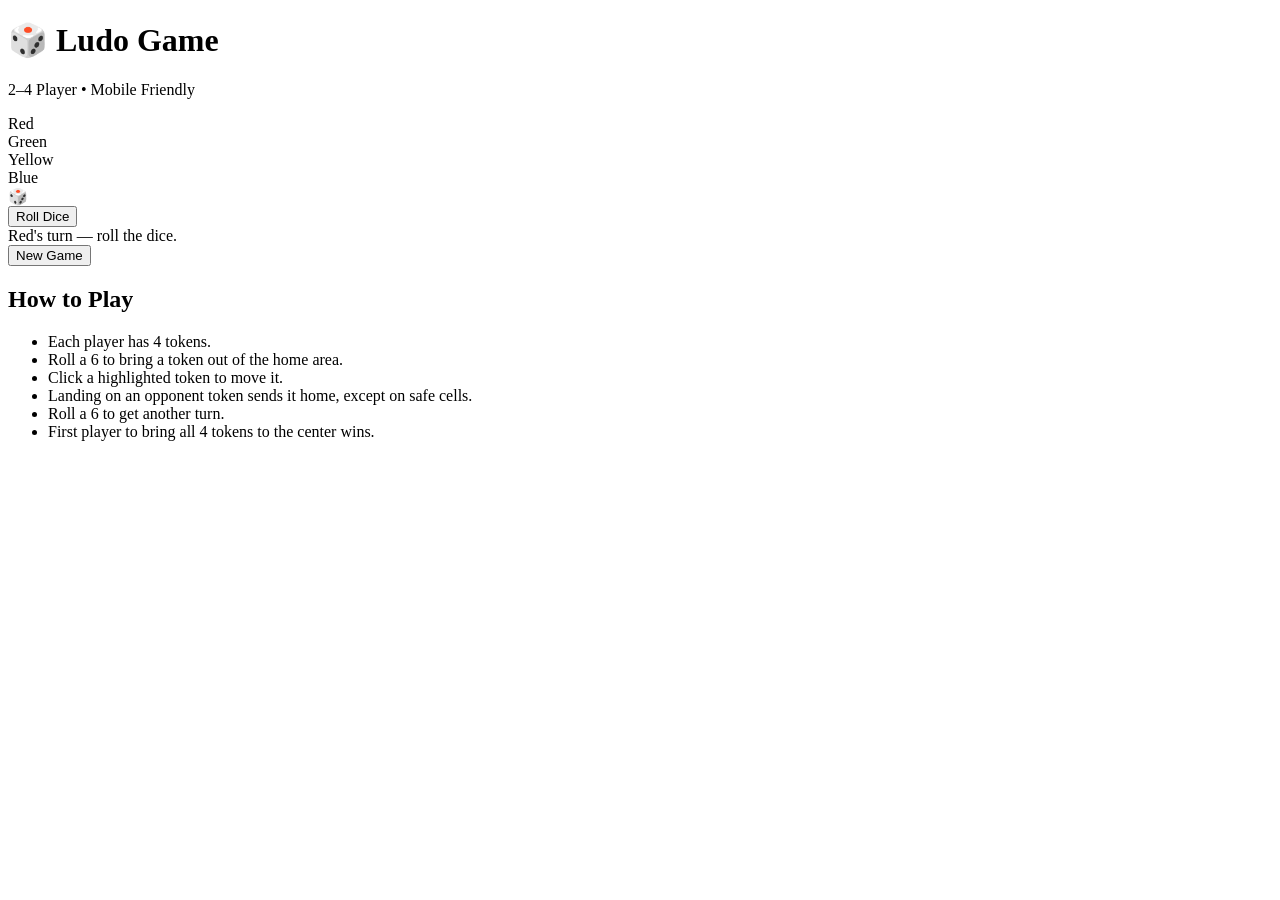
==== index.html @ 817b4488 "index.html" ====
<!DOCTYPE html>
<html lang="en">
<head>
  <meta charset="UTF-8">
  <meta name="viewport" content="width=device-width, initial-scale=1.0">
  <title>Ludo Game</title>
  <link rel="stylesheet" href="style.css">
</head>
<body>
  <div class="app">
    <header>
      <h1>🎲 Ludo Game</h1>
      <p>2–4 Player • Mobile Friendly</p>
    </header>

    <main>
      <section class="game-card">
        <div class="players">
          <div class="player active" id="player-red"><span class="dot red"></span>Red</div>
          <div class="player" id="player-green"><span class="dot green"></span>Green</div>
          <div class="player" id="player-yellow"><span class="dot yellow"></span>Yellow</div>
          <div class="player" id="player-blue"><span class="dot blue"></span>Blue</div>
        </div>

        <div class="board" id="board" aria-label="Ludo board"></div>

        <div class="controls">
          <div class="dice-box">
            <div id="dice">🎲</div>
            <button id="rollBtn">Roll Dice</button>
          </div>
          <div id="message">Red's turn — roll the dice.</div>
          <button class="reset" id="resetBtn">New Game</button>
        </div>
      </section>

      <section class="rules">
        <h2>How to Play</h2>
        <ul>
          <li>Each player has 4 tokens.</li>
          <li>Roll a 6 to bring a token out of the home area.</li>
          <li>Click a highlighted token to move it.</li>
          <li>Landing on an opponent token sends it home, except on safe cells.</li>
          <li>Roll a 6 to get another turn.</li>
          <li>First player to bring all 4 tokens to the center wins.</li>
        </ul>
      </section>
    </main>
  </div>
  <script src="script.js"></script>
</body>
</html>
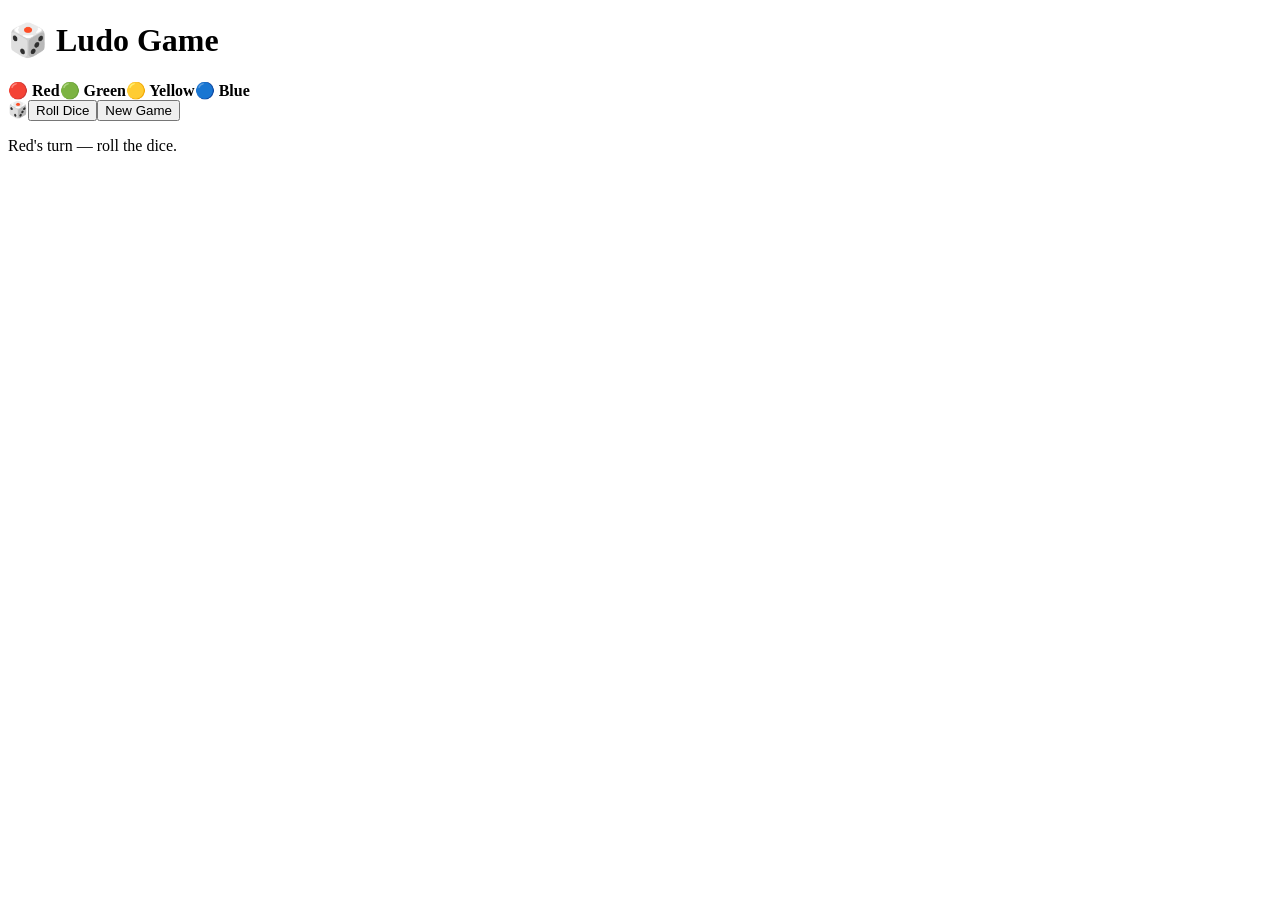
==== commit 2a1802c9: "index.html" ====
--- a/index.html
+++ b/index.html
@@ -1,52 +1 @@
-<!DOCTYPE html>
-<html lang="en">
-<head>
-  <meta charset="UTF-8">
-  <meta name="viewport" content="width=device-width, initial-scale=1.0">
-  <title>Ludo Game</title>
-  <link rel="stylesheet" href="style.css">
-</head>
-<body>
-  <div class="app">
-    <header>
-      <h1>🎲 Ludo Game</h1>
-      <p>2–4 Player • Mobile Friendly</p>
-    </header>
-
-    <main>
-      <section class="game-card">
-        <div class="players">
-          <div class="player active" id="player-red"><span class="dot red"></span>Red</div>
-          <div class="player" id="player-green"><span class="dot green"></span>Green</div>
-          <div class="player" id="player-yellow"><span class="dot yellow"></span>Yellow</div>
-          <div class="player" id="player-blue"><span class="dot blue"></span>Blue</div>
-        </div>
-
-        <div class="board" id="board" aria-label="Ludo board"></div>
-
-        <div class="controls">
-          <div class="dice-box">
-            <div id="dice">🎲</div>
-            <button id="rollBtn">Roll Dice</button>
-          </div>
-          <div id="message">Red's turn — roll the dice.</div>
-          <button class="reset" id="resetBtn">New Game</button>
-        </div>
-      </section>
-
-      <section class="rules">
-        <h2>How to Play</h2>
-        <ul>
-          <li>Each player has 4 tokens.</li>
-          <li>Roll a 6 to bring a token out of the home area.</li>
-          <li>Click a highlighted token to move it.</li>
-          <li>Landing on an opponent token sends it home, except on safe cells.</li>
-          <li>Roll a 6 to get another turn.</li>
-          <li>First player to bring all 4 tokens to the center wins.</li>
-        </ul>
-      </section>
-    </main>
-  </div>
-  <script src="script.js"></script>
-</body>
-</html>
+<!doctype html><html lang="en"><head><meta charset="UTF-8"><meta name="viewport" content="width=device-width,initial-scale=1"><title>Ludo Game</title><link rel="stylesheet" href="style.css"></head><body><main><h1>🎲 Ludo Game</h1><div class="players"><b id="p0">🔴 Red</b><b id="p1">🟢 Green</b><b id="p2">🟡 Yellow</b><b id="p3">🔵 Blue</b></div><div id="board"></div><div class="controls"><span id="dice">🎲</span><button id="roll">Roll Dice</button><button id="reset">New Game</button><p id="msg">Red's turn — roll the dice.</p></div></main><script src="script.js"></script></body></html>
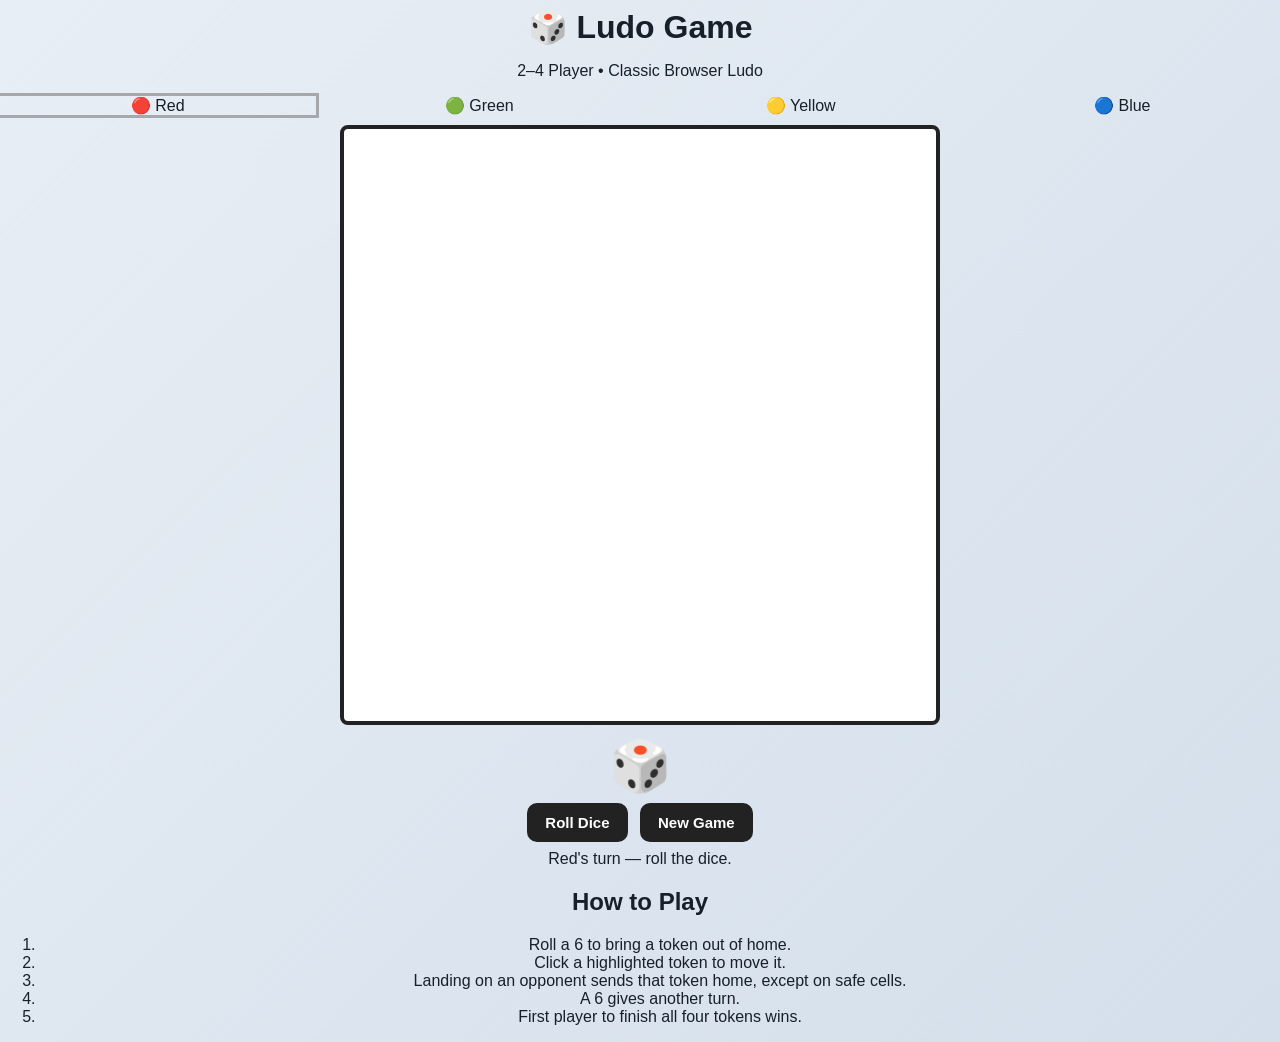
==== commit 3b808a48: "index.html Updated the layout and added game rules section." ====
--- a/index.html
+++ b/index.html
@@ -1 +1,43 @@
-<!doctype html><html lang="en"><head><meta charset="UTF-8"><meta name="viewport" content="width=device-width,initial-scale=1"><title>Ludo Game</title><link rel="stylesheet" href="style.css"></head><body><main><h1>🎲 Ludo Game</h1><div class="players"><b id="p0">🔴 Red</b><b id="p1">🟢 Green</b><b id="p2">🟡 Yellow</b><b id="p3">🔵 Blue</b></div><div id="board"></div><div class="controls"><span id="dice">🎲</span><button id="roll">Roll Dice</button><button id="reset">New Game</button><p id="msg">Red's turn — roll the dice.</p></div></main><script src="script.js"></script></body></html>
+<!doctype html>
+<html lang="en">
+<head>
+<meta charset="UTF-8">
+<meta name="viewport" content="width=device-width,initial-scale=1.0">
+<title>Ludo Game</title>
+<link rel="stylesheet" href="style.css">
+</head>
+<body>
+<div class="wrap">
+  <h1>🎲 Ludo Game</h1>
+  <p class="sub">2–4 Player • Classic Browser Ludo</p>
+
+  <div class="players">
+    <div class="player red active" id="player0">🔴 Red</div>
+    <div class="player green" id="player1">🟢 Green</div>
+    <div class="player yellow" id="player2">🟡 Yellow</div>
+    <div class="player blue" id="player3">🔵 Blue</div>
+  </div>
+
+  <div id="board" class="board"></div>
+
+  <div class="controls">
+    <div id="dice" class="dice">🎲</div>
+    <button id="roll">Roll Dice</button>
+    <button id="newGame" class="secondary">New Game</button>
+    <div id="message">Red's turn — roll the dice.</div>
+  </div>
+
+  <section class="rules">
+    <h2>How to Play</h2>
+    <ol>
+      <li>Roll a 6 to bring a token out of home.</li>
+      <li>Click a highlighted token to move it.</li>
+      <li>Landing on an opponent sends that token home, except on safe cells.</li>
+      <li>A 6 gives another turn.</li>
+      <li>First player to finish all four tokens wins.</li>
+    </ol>
+  </section>
+</div>
+<script src="script.js"></script>
+</body>
+</html>
--- a/style.css
+++ b/style.css
@@ -0,0 +1 @@
+*{box-sizing:border-box}body{margin:0;background:linear-gradient(135deg,#e8eef5,#d4dfeb);font-family:Arial,sans-serif;text-align:center;color:#17202a}main{max-width:680px;margin:auto;padding:12px}h1{margin:8px}.players{display:grid;grid-template-columns:repeat(4,1fr);gap:6px;margin:10px 0}.players b{padding:9px;border-radius:10px;background:#eee;opacity:.5}.players .active{opacity:1;outline:3px solid #2225}#board{width:min(94vw,600px);aspect-ratio:1;margin:auto;display:grid;grid-template-columns:repeat(15,1fr);grid-template-rows:repeat(15,1fr);border:4px solid #222;border-radius:8px;overflow:hidden;background:white}.cell{border:1px solid #bbc2c9;display:flex;align-items:center;justify-content:center}.redhome{background:#ffcdd2}.greenhome{background:#c8e6c9}.yellowhome{background:#fff9c4}.bluehome{background:#bbdefb}.track{background:#fff}.safe{background:#e8eaf6}.center{background:conic-gradient(#43a047 0 25%,#fbc02d 0 50%,#1e88e5 0 75%,#e53935 0)}.token{width:70%;height:70%;border-radius:50%;border:2px solid white;box-shadow:0 2px 5px #0006}.token.red{background:#e53935}.token.green{background:#43a047}.token.yellow{background:#fbc02d}.token.blue{background:#1e88e5}.selectable{outline:3px solid #111;cursor:pointer;animation:pulse .8s infinite}@keyframes pulse{50%{transform:scale(1.12)}}.controls{margin:12px}.controls>*{margin:4px}#dice{font-size:50px;vertical-align:middle}button{padding:11px 18px;border:0;border-radius:10px;background:#222;color:white;font-weight:bold;font-size:15px}.controls p{font-weight:bold;min-height:22px}@media(max-width:500px){.players b{font-size:11px;padding:8px 2px}#board{border-width:3px}}
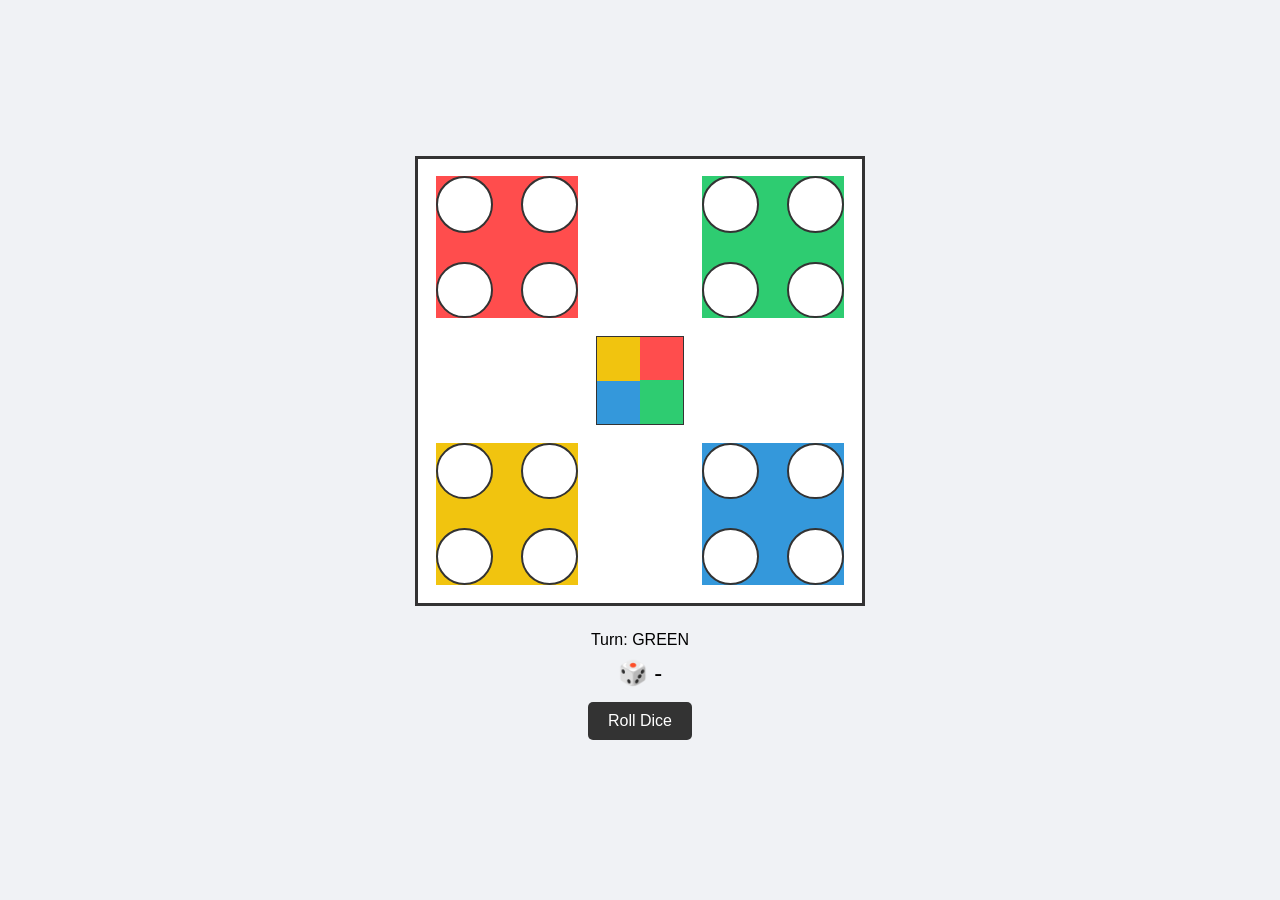
==== commit 22f0272f: "index.html" ====
--- a/index.html
+++ b/index.html
@@ -1,43 +1,170 @@
-<!doctype html>
+<!DOCTYPE html>
 <html lang="en">
 <head>
-<meta charset="UTF-8">
-<meta name="viewport" content="width=device-width,initial-scale=1.0">
-<title>Ludo Game</title>
-<link rel="stylesheet" href="style.css">
+  <meta charset="UTF-8">
+  <meta name="viewport" content="width=device-width, initial-scale=1.0">
+  <title>Ludo Game Fixed</title>
+  <style>
+    * { box-sizing: border-box; margin: 0; padding: 0; }
+    body { font-family: sans-serif; display: flex; flex-direction: column; align-items: center; justify-content: center; min-height: 100vh; background: #f0f2f5; }
+    
+    .ludo-container { display: flex; flex-direction: column; align-items: center; gap: 15px; }
+    
+    /* 15x15 Grid Layout Fix */
+    .board {
+      display: grid;
+      grid-template-columns: repeat(15, 1fr);
+      grid-template-rows: repeat(15, 1fr);
+      width: 90vw;
+      max-width: 450px;
+      height: 90vw;
+      max-height: 450px;
+      border: 3px solid #333;
+      background-color: #fff;
+    }
+
+    .cell { border: 1px solid #ccc; position: relative; display: flex; align-items: center; justify-content: center; }
+
+    /* Home Quadrants */
+    .red-zone { grid-column: 1 / 7; grid-row: 1 / 7; background: #ff4d4d; padding: 10%; display: grid; grid-template-columns: 1fr 1fr; gap: 20%; background-clip: content-box; }
+    .green-zone { grid-column: 10 / 16; grid-row: 1 / 7; background: #2ecc71; padding: 10%; display: grid; grid-template-columns: 1fr 1fr; gap: 20%; background-clip: content-box; }
+    .yellow-zone { grid-column: 1 / 7; grid-row: 10 / 16; background: #f1c40f; padding: 10%; display: grid; grid-template-columns: 1fr 1fr; gap: 20%; background-clip: content-box; }
+    .blue-zone { grid-column: 10 / 16; grid-row: 10 / 16; background: #3498db; padding: 10%; display: grid; grid-template-columns: 1fr 1fr; gap: 20%; background-clip: content-box; }
+
+    .home-circle { background: #fff; border-radius: 50%; border: 2px solid #333; display: flex; align-items: center; justify-content: center; }
+
+    /* Colored Paths */
+    .bg-red { background-color: #ff4d4d !important; }
+    .bg-green { background-color: #2ecc71 !important; }
+    .bg-yellow { background-color: #f1c40f !important; }
+    .bg-blue { background-color: #3498db !important; }
+
+    /* Center Triangle Home */
+    .center-home {
+      grid-column: 7 / 10;
+      grid-row: 7 / 10;
+      background: conic-gradient(#ff4d4d 0deg 90deg, #2ecc71 90deg 180deg, #3498db 180deg 270deg, #f1c40f 270deg 360deg);
+      border: 1px solid #333;
+    }
+
+    /* Tokens */
+    .token {
+      width: 70%;
+      height: 70%;
+      border-radius: 50%;
+      border: 2px solid white;
+      box-shadow: 0 0 4px rgba(0,0,0,0.5);
+      cursor: pointer;
+      z-index: 10;
+    }
+
+    .token.highlighted {
+      animation: pulse 0.8s infinite alternate;
+      border: 3px solid #000;
+    }
+
+    @keyframes pulse {
+      from { transform: scale(1); }
+      to { transform: scale(1.25); }
+    }
+
+    /* Controls */
+    .controls { text-align: center; margin-top: 10px; }
+    button { padding: 10px 20px; font-size: 16px; margin: 5px; cursor: pointer; border-radius: 5px; border: none; background: #333; color: white; }
+    button:disabled { opacity: 0.5; cursor: not-allowed; }
+  </style>
 </head>
 <body>
-<div class="wrap">
-  <h1>🎲 Ludo Game</h1>
-  <p class="sub">2–4 Player • Classic Browser Ludo</p>
 
-  <div class="players">
-    <div class="player red active" id="player0">🔴 Red</div>
-    <div class="player green" id="player1">🟢 Green</div>
-    <div class="player yellow" id="player2">🟡 Yellow</div>
-    <div class="player blue" id="player3">🔵 Blue</div>
+<div class="ludo-container">
+  <div class="board" id="board">
+    <!-- Home Quadrants -->
+    <div class="red-zone">
+      <div class="home-circle" id="red-h1"></div><div class="home-circle" id="red-h2"></div>
+      <div class="home-circle" id="red-h3"></div><div class="home-circle" id="red-h4"></div>
+    </div>
+    <div class="green-zone">
+      <div class="home-circle" id="green-h1"></div><div class="home-circle" id="green-h2"></div>
+      <div class="home-circle" id="green-h3"></div><div class="home-circle" id="green-h4"></div>
+    </div>
+    <div class="yellow-zone">
+      <div class="home-circle" id="yellow-h1"></div><div class="home-circle" id="yellow-h2"></div>
+      <div class="home-circle" id="yellow-h3"></div><div class="home-circle" id="yellow-h4"></div>
+    </div>
+    <div class="blue-zone">
+      <div class="home-circle" id="blue-h1"></div><div class="home-circle" id="blue-h2"></div>
+      <div class="home-circle" id="blue-h3"></div><div class="home-circle" id="blue-h4"></div>
+    </div>
+
+    <!-- Center Winning Home Area -->
+    <div class="center-home"></div>
   </div>
 
-  <div id="board" class="board"></div>
+  <div class="controls">
+    <div id="status">Turn: <b style="color:red;">RED</b></div>
+    <div id="dice-result" style="font-size: 24px; margin: 10px;">🎲 -</div>
+    <button id="roll-btn" onclick="rollDice()">Roll Dice</button>
+  </div>
+</div>
 
-  <div class="controls">
-    <div id="dice" class="dice">🎲</div>
-    <button id="roll">Roll Dice</button>
-    <button id="newGame" class="secondary">New Game</button>
-    <div id="message">Red's turn — roll the dice.</div>
-  </div>
+<script>
+  // Simple State Management
+  let turn = 'green'; // Example start player
+  let diceValue = 0;
+  let canRoll = true;
 
-  <section class="rules">
-    <h2>How to Play</h2>
-    <ol>
-      <li>Roll a 6 to bring a token out of home.</li>
-      <li>Click a highlighted token to move it.</li>
-      <li>Landing on an opponent sends that token home, except on safe cells.</li>
-      <li>A 6 gives another turn.</li>
-      <li>First player to finish all four tokens wins.</li>
-    </ol>
-  </section>
-</div>
-<script src="script.js"></script>
+  // Render basic Tokens inside Home
+  const players = ['green', 'red', 'yellow', 'blue'];
+  
+  function initGame() {
+    document.getElementById('status').innerText = `Turn: ${turn.toUpperCase()}`;
+  }
+
+  function rollDice() {
+    if (!canRoll) return;
+    diceValue = Math.floor(Math.random() * 6) + 1;
+    document.getElementById('dice-result').innerText = `🎲 ${diceValue}`;
+    canRoll = false;
+
+    if (diceValue === 6) {
+      document.getElementById('status').innerText = `${turn.toUpperCase()} rolled 6! Click token to move.`;
+      highlightHomeTokens(turn);
+    } else {
+      document.getElementById('status').innerText = `${turn.toUpperCase()} rolled ${diceValue}. No moves!`;
+      setTimeout(nextTurn, 1000);
+    }
+  }
+
+  function highlightHomeTokens(player) {
+    // Add event listeners dynamically on rolled 6
+    for(let i=1; i<=4; i++) {
+      let homeSpot = document.getElementById(`${player}-h${i}`);
+      if(homeSpot) {
+        let token = document.createElement('div');
+        token.className = `token bg-${player} highlighted`;
+        token.onclick = function() {
+          alert(`Token ${i} moved out!`);
+          clearHighlights();
+          nextTurn();
+        };
+        homeSpot.appendChild(token);
+      }
+    }
+  }
+
+  function clearHighlights() {
+    document.querySelectorAll('.token').forEach(el => el.remove());
+  }
+
+  function nextTurn() {
+    let index = players.indexOf(turn);
+    turn = players[(index + 1) % players.length];
+    document.getElementById('status').innerText = `Turn: ${turn.toUpperCase()}`;
+    canRoll = true;
+  }
+
+  initGame();
+</script>
 </body>
 </html>
+  
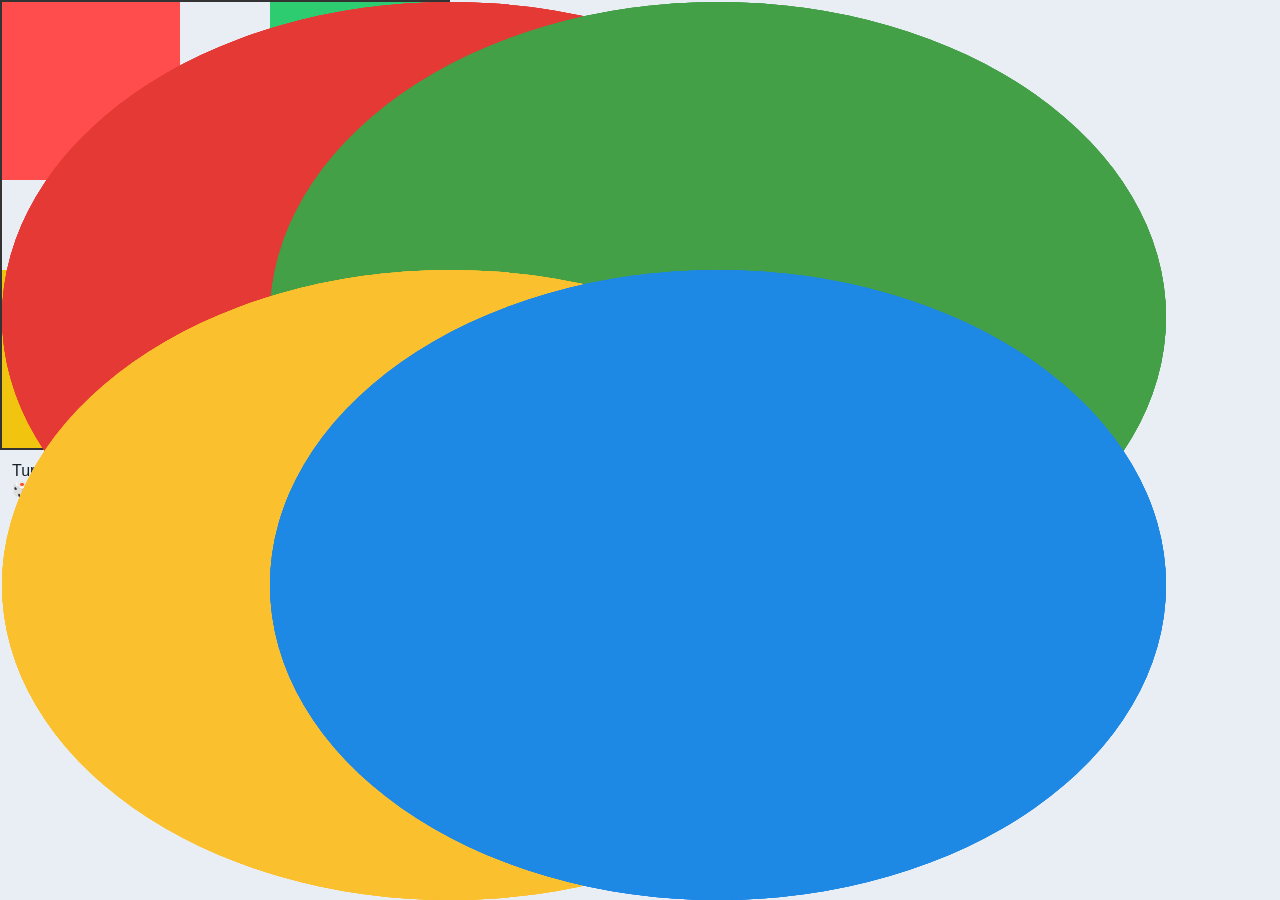
==== commit 6c97b5a3: "index.html" ====
--- a/index.html
+++ b/index.html
@@ -3,168 +3,54 @@
 <head>
   <meta charset="UTF-8">
   <meta name="viewport" content="width=device-width, initial-scale=1.0">
-  <title>Ludo Game Fixed</title>
-  <style>
-    * { box-sizing: border-box; margin: 0; padding: 0; }
-    body { font-family: sans-serif; display: flex; flex-direction: column; align-items: center; justify-content: center; min-height: 100vh; background: #f0f2f5; }
-    
-    .ludo-container { display: flex; flex-direction: column; align-items: center; gap: 15px; }
-    
-    /* 15x15 Grid Layout Fix */
-    .board {
-      display: grid;
-      grid-template-columns: repeat(15, 1fr);
-      grid-template-rows: repeat(15, 1fr);
-      width: 90vw;
-      max-width: 450px;
-      height: 90vw;
-      max-height: 450px;
-      border: 3px solid #333;
-      background-color: #fff;
-    }
-
-    .cell { border: 1px solid #ccc; position: relative; display: flex; align-items: center; justify-content: center; }
-
-    /* Home Quadrants */
-    .red-zone { grid-column: 1 / 7; grid-row: 1 / 7; background: #ff4d4d; padding: 10%; display: grid; grid-template-columns: 1fr 1fr; gap: 20%; background-clip: content-box; }
-    .green-zone { grid-column: 10 / 16; grid-row: 1 / 7; background: #2ecc71; padding: 10%; display: grid; grid-template-columns: 1fr 1fr; gap: 20%; background-clip: content-box; }
-    .yellow-zone { grid-column: 1 / 7; grid-row: 10 / 16; background: #f1c40f; padding: 10%; display: grid; grid-template-columns: 1fr 1fr; gap: 20%; background-clip: content-box; }
-    .blue-zone { grid-column: 10 / 16; grid-row: 10 / 16; background: #3498db; padding: 10%; display: grid; grid-template-columns: 1fr 1fr; gap: 20%; background-clip: content-box; }
-
-    .home-circle { background: #fff; border-radius: 50%; border: 2px solid #333; display: flex; align-items: center; justify-content: center; }
-
-    /* Colored Paths */
-    .bg-red { background-color: #ff4d4d !important; }
-    .bg-green { background-color: #2ecc71 !important; }
-    .bg-yellow { background-color: #f1c40f !important; }
-    .bg-blue { background-color: #3498db !important; }
-
-    /* Center Triangle Home */
-    .center-home {
-      grid-column: 7 / 10;
-      grid-row: 7 / 10;
-      background: conic-gradient(#ff4d4d 0deg 90deg, #2ecc71 90deg 180deg, #3498db 180deg 270deg, #f1c40f 270deg 360deg);
-      border: 1px solid #333;
-    }
-
-    /* Tokens */
-    .token {
-      width: 70%;
-      height: 70%;
-      border-radius: 50%;
-      border: 2px solid white;
-      box-shadow: 0 0 4px rgba(0,0,0,0.5);
-      cursor: pointer;
-      z-index: 10;
-    }
-
-    .token.highlighted {
-      animation: pulse 0.8s infinite alternate;
-      border: 3px solid #000;
-    }
-
-    @keyframes pulse {
-      from { transform: scale(1); }
-      to { transform: scale(1.25); }
-    }
-
-    /* Controls */
-    .controls { text-align: center; margin-top: 10px; }
-    button { padding: 10px 20px; font-size: 16px; margin: 5px; cursor: pointer; border-radius: 5px; border: none; background: #333; color: white; }
-    button:disabled { opacity: 0.5; cursor: not-allowed; }
-  </style>
+  <title>Ludo Game</title>
+  <link rel="stylesheet" href="style.css">
 </head>
 <body>
 
-<div class="ludo-container">
-  <div class="board" id="board">
-    <!-- Home Quadrants -->
-    <div class="red-zone">
-      <div class="home-circle" id="red-h1"></div><div class="home-circle" id="red-h2"></div>
-      <div class="home-circle" id="red-h3"></div><div class="home-circle" id="red-h4"></div>
-    </div>
-    <div class="green-zone">
-      <div class="home-circle" id="green-h1"></div><div class="home-circle" id="green-h2"></div>
-      <div class="home-circle" id="green-h3"></div><div class="home-circle" id="green-h4"></div>
-    </div>
-    <div class="yellow-zone">
-      <div class="home-circle" id="yellow-h1"></div><div class="home-circle" id="yellow-h2"></div>
-      <div class="home-circle" id="yellow-h3"></div><div class="home-circle" id="yellow-h4"></div>
-    </div>
-    <div class="blue-zone">
-      <div class="home-circle" id="blue-h1"></div><div class="home-circle" id="blue-h2"></div>
-      <div class="home-circle" id="blue-h3"></div><div class="home-circle" id="blue-h4"></div>
+  <div class="game-container">
+    <div class="ludo-board" id="board">
+      <!-- Home Boxes -->
+      <div class="home red-home">
+        <div class="box"><div class="token red" id="red-t1"></div></div>
+        <div class="box"><div class="token red" id="red-t2"></div></div>
+        <div class="box"><div class="token red" id="red-t3"></div></div>
+        <div class="box"><div class="token red" id="red-t4"></div></div>
+      </div>
+
+      <div class="home green-home">
+        <div class="box"><div class="token green" id="green-t1"></div></div>
+        <div class="box"><div class="token green" id="green-t2"></div></div>
+        <div class="box"><div class="token green" id="green-t3"></div></div>
+        <div class="box"><div class="token green" id="green-t4"></div></div>
+      </div>
+
+      <div class="home yellow-home">
+        <div class="box"><div class="token yellow" id="yellow-t1"></div></div>
+        <div class="box"><div class="token yellow" id="yellow-t2"></div></div>
+        <div class="box"><div class="token yellow" id="yellow-t3"></div></div>
+        <div class="box"><div class="token yellow" id="yellow-t4"></div></div>
+      </div>
+
+      <div class="home blue-home">
+        <div class="box"><div class="token blue" id="blue-t1"></div></div>
+        <div class="box"><div class="token blue" id="blue-t2"></div></div>
+        <div class="box"><div class="token blue" id="blue-t3"></div></div>
+        <div class="box"><div class="token blue" id="blue-t4"></div></div>
+      </div>
+
+      <!-- Center Winning Square -->
+      <div class="center-square"></div>
     </div>
 
-    <!-- Center Winning Home Area -->
-    <div class="center-home"></div>
+    <!-- Game Controls -->
+    <div class="controls">
+      <div id="status">Turn: <span id="player-turn" style="color: #2ecc71;">GREEN</span></div>
+      <div id="dice-display">🎲 0</div>
+      <button id="roll-btn" onclick="rollDice()">Roll Dice</button>
+    </div>
   </div>
 
-  <div class="controls">
-    <div id="status">Turn: <b style="color:red;">RED</b></div>
-    <div id="dice-result" style="font-size: 24px; margin: 10px;">🎲 -</div>
-    <button id="roll-btn" onclick="rollDice()">Roll Dice</button>
-  </div>
-</div>
-
-<script>
-  // Simple State Management
-  let turn = 'green'; // Example start player
-  let diceValue = 0;
-  let canRoll = true;
-
-  // Render basic Tokens inside Home
-  const players = ['green', 'red', 'yellow', 'blue'];
-  
-  function initGame() {
-    document.getElementById('status').innerText = `Turn: ${turn.toUpperCase()}`;
-  }
-
-  function rollDice() {
-    if (!canRoll) return;
-    diceValue = Math.floor(Math.random() * 6) + 1;
-    document.getElementById('dice-result').innerText = `🎲 ${diceValue}`;
-    canRoll = false;
-
-    if (diceValue === 6) {
-      document.getElementById('status').innerText = `${turn.toUpperCase()} rolled 6! Click token to move.`;
-      highlightHomeTokens(turn);
-    } else {
-      document.getElementById('status').innerText = `${turn.toUpperCase()} rolled ${diceValue}. No moves!`;
-      setTimeout(nextTurn, 1000);
-    }
-  }
-
-  function highlightHomeTokens(player) {
-    // Add event listeners dynamically on rolled 6
-    for(let i=1; i<=4; i++) {
-      let homeSpot = document.getElementById(`${player}-h${i}`);
-      if(homeSpot) {
-        let token = document.createElement('div');
-        token.className = `token bg-${player} highlighted`;
-        token.onclick = function() {
-          alert(`Token ${i} moved out!`);
-          clearHighlights();
-          nextTurn();
-        };
-        homeSpot.appendChild(token);
-      }
-    }
-  }
-
-  function clearHighlights() {
-    document.querySelectorAll('.token').forEach(el => el.remove());
-  }
-
-  function nextTurn() {
-    let index = players.indexOf(turn);
-    turn = players[(index + 1) % players.length];
-    document.getElementById('status').innerText = `Turn: ${turn.toUpperCase()}`;
-    canRoll = true;
-  }
-
-  initGame();
-</script>
+  <script src="script.js"></script>
 </body>
 </html>
-  
--- a/style.css
+++ b/style.css
@@ -0,0 +1,57 @@
+*{box-sizing:border-box}
+body{margin:0;font-family:Arial,Helvetica,sans-serif;background:#e9eef4;color:#17202a}
+.wrap{width:min(720px,100%);margin:auto;padding:14px;text-align:center}
+h1{margin:5px 0;font-size:32px}.sub{margin:0 0 12px;color:#667}
+.players{display:grid;grid-template-columns:repeat(4,1fr);gap:6px;margin-bottom:12px}
+.player{padding:9px 4px;border-radius:10px;background:#fff;font-weight:700;opacity:.45}
+.player.active{opacity:1;outline:3px solid #222}
+.player.red{border-bottom:5px solid #e53935}.player.green{border-bottom:5px solid #43a047}
+.player.yellow{border-bottom:5px solid #fbc02d}.player.blue{border-bottom:5px solid #1e88e5}
+
+.board {display: grid;grid-template-columns:repeat(15, 1fr);grid-template-rows:repeat(15, 1fr);width: 100%;max-width: 450px;aspect-ratio: 1 / 1;margin: 0 auto;}
+.cell {display: flex;align-items: center;justify-content:center;position: relative; border:1px solid #ccc;}
+.home-red{background:#ef9a9a}.home-green{background:#81c784}.home-yellow{background:#fff176}.home-blue{background:#64b5f6}
+.track{background:#fff}.safe{background:#e8eaf6}
+.lane-red{background:#ffcdd2}.lane-green{background:#c8e6c9}.lane-yellow{background:#fff9c4}.lane-blue{background:#bbdefb}
+.center{background:conic-gradient(#43a047 0 25%,#fbc02d 0 50%,#1e88e5 0 75%,#e53935 0)}
+.start-red{background:#e57373}.start-green{background:#66bb6a}.start-yellow{background:#fdd835}.start-blue{background:#42a5f5}
+.home-slot{width:62%;height:62%;border-radius:50%;background:#fff;border:2px solid #777}
+.token {width: 70%;height: 70%;border-radius: 50%;position: absolute;z-index: 10;}
+.token.red{background:#e53935}.token.green{background:#43a047}.token.yellow{background:#fbc02d}.token.blue{background:#1e88e5}
+.selectable{outline:3px solid #111;animation:pulse .8s infinite}
+@keyframes pulse{50%{transform:scale(1.13)}}
+.controls{padding:12px}.dice{font-size:50px;height:58px}
+button{border:0;border-radius:10px;background:#222;color:#fff;padding:11px 19px;font-weight:bold;font-size:15px;margin:3px;cursor:pointer}
+button:disabled{opacity:.45}.secondary{background:#607d8b}
+#message{min-height:24px;margin:9px;font-weight:bold}
+.rules{background:#fff;text-align:left;margin-top:12px;padding:14px;border-radius:14px}
+.rules h2{margin-top:0}.rules li{margin:7px 0}
+@media(max-width:480px){.wrap{padding:8px}h1{font-size:27px}.player{font-size:11px;padding:8px 2px}.board{border-width:3px}.rules{font-size:14px}}
+/* Standard Ludo Grid Board Alignment */
+.ludo-board {
+  display: grid;
+  grid-template-columns: repeat(15, 1fr);
+  grid-template-rows: repeat(15, 1fr);
+  width: 100%;
+  max-width: 450px;
+  aspect-ratio: 1 / 1;
+  border: 2px solid #333;
+}
+
+/* Base colors for Home boxes */
+.red-home { grid-column: 1 / 7; grid-row: 1 / 7; background-color: #ff4d4d; }
+.green-home { grid-column: 10 / 16; grid-row: 1 / 7; background-color: #2ecc71; }
+.yellow-home { grid-column: 1 / 7; grid-row: 10 / 16; background-color: #f1c40f; }
+.blue-home { grid-column: 10 / 16; grid-row: 10 / 16; background-color: #3498db; }
+
+/* Center winning area */
+.center-home {
+  grid-column: 7 / 10;
+  grid-row: 7 / 10;
+  background: conic-gradient(
+    #ff4d4d 0deg 90deg,
+    #2ecc71 90deg 180deg,
+    #3498db 180deg 270deg,
+    #f1c40f 270deg 360deg
+  );
+}
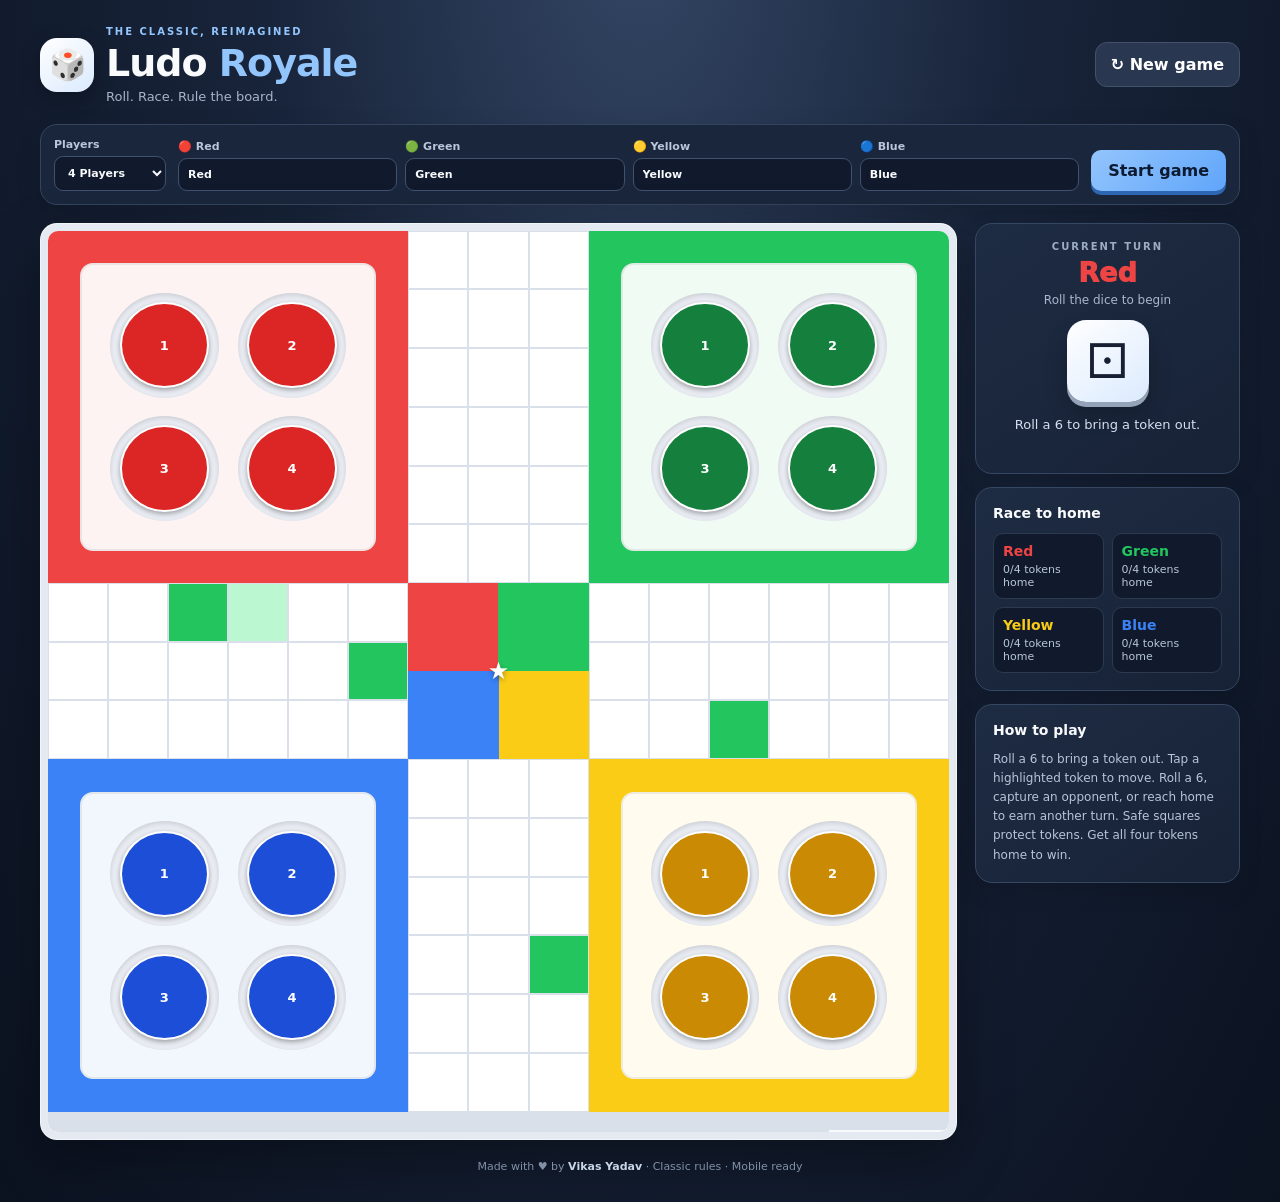
==== commit bbddb31a: "Add files via upload" ====
--- a/index.html
+++ b/index.html
@@ -1,56 +1,8 @@
-<!DOCTYPE html>
-<html lang="en">
-<head>
-  <meta charset="UTF-8">
-  <meta name="viewport" content="width=device-width, initial-scale=1.0">
-  <title>Ludo Game</title>
-  <link rel="stylesheet" href="style.css">
-</head>
-<body>
-
-  <div class="game-container">
-    <div class="ludo-board" id="board">
-      <!-- Home Boxes -->
-      <div class="home red-home">
-        <div class="box"><div class="token red" id="red-t1"></div></div>
-        <div class="box"><div class="token red" id="red-t2"></div></div>
-        <div class="box"><div class="token red" id="red-t3"></div></div>
-        <div class="box"><div class="token red" id="red-t4"></div></div>
-      </div>
-
-      <div class="home green-home">
-        <div class="box"><div class="token green" id="green-t1"></div></div>
-        <div class="box"><div class="token green" id="green-t2"></div></div>
-        <div class="box"><div class="token green" id="green-t3"></div></div>
-        <div class="box"><div class="token green" id="green-t4"></div></div>
-      </div>
-
-      <div class="home yellow-home">
-        <div class="box"><div class="token yellow" id="yellow-t1"></div></div>
-        <div class="box"><div class="token yellow" id="yellow-t2"></div></div>
-        <div class="box"><div class="token yellow" id="yellow-t3"></div></div>
-        <div class="box"><div class="token yellow" id="yellow-t4"></div></div>
-      </div>
-
-      <div class="home blue-home">
-        <div class="box"><div class="token blue" id="blue-t1"></div></div>
-        <div class="box"><div class="token blue" id="blue-t2"></div></div>
-        <div class="box"><div class="token blue" id="blue-t3"></div></div>
-        <div class="box"><div class="token blue" id="blue-t4"></div></div>
-      </div>
-
-      <!-- Center Winning Square -->
-      <div class="center-square"></div>
-    </div>
-
-    <!-- Game Controls -->
-    <div class="controls">
-      <div id="status">Turn: <span id="player-turn" style="color: #2ecc71;">GREEN</span></div>
-      <div id="dice-display">🎲 0</div>
-      <button id="roll-btn" onclick="rollDice()">Roll Dice</button>
-    </div>
-  </div>
-
-  <script src="script.js"></script>
-</body>
-</html>
+<!doctype html>
+<html lang="en"><head><meta charset="utf-8"><meta name="viewport" content="width=device-width,initial-scale=1,maximum-scale=1"><meta name="theme-color" content="#101729"><title>Ludo Royale | Vikas Yadav</title><link rel="stylesheet" href="style.css"></head>
+<body><main class="app">
+<header><div class="brand"><div class="logo">🎲</div><div><p class="eyebrow">THE CLASSIC, REIMAGINED</p><h1>Ludo <span>Royale</span></h1><p class="subtitle">Roll. Race. Rule the board.</p></div></div><button id="newGame" class="ghost">↻ <span>New game</span></button></header>
+<section class="toolbar"><label>Players <select id="playerCount"><option value="2">2 Players</option><option value="3">3 Players</option><option value="4" selected>4 Players</option></select></label><div class="names"><label>🔴 Red <input id="name0" maxlength="12" value="Red"></label><label>🟢 Green <input id="name1" maxlength="12" value="Green"></label><label>🟡 Yellow <input id="name2" maxlength="12" value="Yellow"></label><label>🔵 Blue <input id="name3" maxlength="12" value="Blue"></label></div><button id="apply">Start game</button></section>
+<div class="game-layout"><section class="board-wrap"><div id="board" aria-label="Ludo board"></div></section><aside class="side"><div class="turn-card"><div class="tiny">CURRENT TURN</div><div id="turnName" class="turn-name">Red</div><div id="turnHint" class="turn-hint">Roll the dice to begin</div><button id="dice" class="dice" aria-label="Roll dice">⚄</button><div id="status" aria-live="polite">Tap the dice to roll.</div></div><div class="score-card"><h2>Race to home</h2><div id="scores" class="scores"></div></div><div class="rules"><h2>How to play</h2><p>Roll a 6 to bring a token out. Tap a highlighted token to move. Roll a 6, capture an opponent, or reach home to earn another turn. Safe squares protect tokens. Get all four tokens home to win.</p></div></aside></div>
+<footer>Made with ♥ by <b>Vikas Yadav</b><span> · </span>Classic rules · Mobile ready</footer>
+</main><script src="script.js"></script></body></html>
--- a/style.css
+++ b/style.css
@@ -1,57 +1 @@
-*{box-sizing:border-box}
-body{margin:0;font-family:Arial,Helvetica,sans-serif;background:#e9eef4;color:#17202a}
-.wrap{width:min(720px,100%);margin:auto;padding:14px;text-align:center}
-h1{margin:5px 0;font-size:32px}.sub{margin:0 0 12px;color:#667}
-.players{display:grid;grid-template-columns:repeat(4,1fr);gap:6px;margin-bottom:12px}
-.player{padding:9px 4px;border-radius:10px;background:#fff;font-weight:700;opacity:.45}
-.player.active{opacity:1;outline:3px solid #222}
-.player.red{border-bottom:5px solid #e53935}.player.green{border-bottom:5px solid #43a047}
-.player.yellow{border-bottom:5px solid #fbc02d}.player.blue{border-bottom:5px solid #1e88e5}
-
-.board {display: grid;grid-template-columns:repeat(15, 1fr);grid-template-rows:repeat(15, 1fr);width: 100%;max-width: 450px;aspect-ratio: 1 / 1;margin: 0 auto;}
-.cell {display: flex;align-items: center;justify-content:center;position: relative; border:1px solid #ccc;}
-.home-red{background:#ef9a9a}.home-green{background:#81c784}.home-yellow{background:#fff176}.home-blue{background:#64b5f6}
-.track{background:#fff}.safe{background:#e8eaf6}
-.lane-red{background:#ffcdd2}.lane-green{background:#c8e6c9}.lane-yellow{background:#fff9c4}.lane-blue{background:#bbdefb}
-.center{background:conic-gradient(#43a047 0 25%,#fbc02d 0 50%,#1e88e5 0 75%,#e53935 0)}
-.start-red{background:#e57373}.start-green{background:#66bb6a}.start-yellow{background:#fdd835}.start-blue{background:#42a5f5}
-.home-slot{width:62%;height:62%;border-radius:50%;background:#fff;border:2px solid #777}
-.token {width: 70%;height: 70%;border-radius: 50%;position: absolute;z-index: 10;}
-.token.red{background:#e53935}.token.green{background:#43a047}.token.yellow{background:#fbc02d}.token.blue{background:#1e88e5}
-.selectable{outline:3px solid #111;animation:pulse .8s infinite}
-@keyframes pulse{50%{transform:scale(1.13)}}
-.controls{padding:12px}.dice{font-size:50px;height:58px}
-button{border:0;border-radius:10px;background:#222;color:#fff;padding:11px 19px;font-weight:bold;font-size:15px;margin:3px;cursor:pointer}
-button:disabled{opacity:.45}.secondary{background:#607d8b}
-#message{min-height:24px;margin:9px;font-weight:bold}
-.rules{background:#fff;text-align:left;margin-top:12px;padding:14px;border-radius:14px}
-.rules h2{margin-top:0}.rules li{margin:7px 0}
-@media(max-width:480px){.wrap{padding:8px}h1{font-size:27px}.player{font-size:11px;padding:8px 2px}.board{border-width:3px}.rules{font-size:14px}}
-/* Standard Ludo Grid Board Alignment */
-.ludo-board {
-  display: grid;
-  grid-template-columns: repeat(15, 1fr);
-  grid-template-rows: repeat(15, 1fr);
-  width: 100%;
-  max-width: 450px;
-  aspect-ratio: 1 / 1;
-  border: 2px solid #333;
-}
-
-/* Base colors for Home boxes */
-.red-home { grid-column: 1 / 7; grid-row: 1 / 7; background-color: #ff4d4d; }
-.green-home { grid-column: 10 / 16; grid-row: 1 / 7; background-color: #2ecc71; }
-.yellow-home { grid-column: 1 / 7; grid-row: 10 / 16; background-color: #f1c40f; }
-.blue-home { grid-column: 10 / 16; grid-row: 10 / 16; background-color: #3498db; }
-
-/* Center winning area */
-.center-home {
-  grid-column: 7 / 10;
-  grid-row: 7 / 10;
-  background: conic-gradient(
-    #ff4d4d 0deg 90deg,
-    #2ecc71 90deg 180deg,
-    #3498db 180deg 270deg,
-    #f1c40f 270deg 360deg
-  );
-}
+*{box-sizing:border-box} :root{--red:#ef4444;--green:#22c55e;--yellow:#facc15;--blue:#3b82f6;--ink:#111827;--muted:#a8b4c9}body{margin:0;min-height:100vh;padding:clamp(10px,2vw,26px);font-family:Inter,system-ui,-apple-system,Segoe UI,sans-serif;color:#f8fafc;background:radial-gradient(ellipse at 50% -10%,#344766 0,#18243a 42%,#0b1220 100%)}.app{max-width:1200px;margin:auto}header{display:flex;justify-content:space-between;align-items:center;margin-bottom:20px;gap:15px}.brand{display:flex;align-items:center;gap:12px}.logo{display:grid;place-items:center;width:54px;height:54px;border-radius:17px;background:linear-gradient(145deg,#fff,#dbeafe);font-size:30px;box-shadow:0 7px 20px #0004}h1{margin:0;font-size:clamp(25px,4vw,38px);letter-spacing:-1px}h1 span{color:#93c5fd}.eyebrow{font-size:10px;letter-spacing:2px;color:#93c5fd;font-weight:900;margin:0 0 4px}.subtitle{margin:4px 0 0;color:var(--muted);font-size:13px}button,input,select{font:inherit}button{cursor:pointer;border:0;font-weight:800;transition:transform .14s,filter .14s}button:active{transform:scale(.97)}.ghost{background:#293750;border:1px solid #43516a;color:#fff;border-radius:12px;padding:12px 15px}.toolbar{display:flex;align-items:end;gap:12px;flex-wrap:wrap;background:#1a263b;border:1px solid #34445f;border-radius:17px;padding:13px;margin-bottom:18px;box-shadow:0 8px 25px #0002}.toolbar label,.names label{display:grid;gap:5px;font-size:11px;color:#b9c7dc;font-weight:800}.toolbar select,.names input{background:#101a2c;color:#f8fafc;border:1px solid #40516d;border-radius:9px;padding:9px;min-width:100px;width:100%;outline:none}.toolbar>label{width:112px}.names{display:flex;gap:8px;flex:1;flex-wrap:wrap}.names label{flex:1 1 75px}.toolbar #apply{background:linear-gradient(135deg,#93c5fd,#60a5fa);color:#0c1b31;border-radius:10px;padding:11px 17px;box-shadow:0 4px 0 #2d67b4}.game-layout{display:grid;grid-template-columns:minmax(0,1fr) 265px;gap:18px;align-items:start}.board-wrap{background:#e5eaf2;padding:7px;border-radius:17px;box-shadow:0 20px 55px #0005;border:1px solid #fff8}#board{aspect-ratio:1;width:100%;display:grid;grid-template-columns:repeat(15,minmax(0,1fr));grid-template-rows:repeat(15,minmax(0,1fr));overflow:hidden;border-radius:10px;background:#f8fafc}.sq{position:relative;display:flex;justify-content:center;align-items:center;border:1px solid #d9e0e9;background:#fff;min-width:0;min-height:0}.sq.track{background:#fff}.sq.start.red{background:#fecaca}.sq.start.green{background:#bbf7d0}.sq.start.yellow{background:#fef08a}.sq.start.blue{background:#bfdbfe}.sq.lane.red{background:#ef4444}.sq.lane.green{background:#22c55e}.sq.lane.yellow{background:#facc15}.sq.lane.blue{background:#3b82f6}.sq.center{background:conic-gradient(var(--green) 0 25%,var(--yellow) 0 50%,var(--blue) 0 75%,var(--red) 0);border:0;color:#fff;font-size:clamp(10px,2vw,24px);text-shadow:0 2px 5px #0005}.home{padding:9%;display:block;border:0!important}.home.red{background:var(--red)}.home.green{background:var(--green)}.home.yellow{background:var(--yellow)}.home.blue{background:var(--blue)}.yard{width:100%;height:100%;padding:10%;border-radius:13px;background:#ffffffee;box-shadow:inset 0 0 0 2px #0001;display:grid;grid-template-columns:1fr 1fr;grid-template-rows:1fr 1fr;gap:8%}.yard-spot{background:#e9edf3;border-radius:50%;box-shadow:inset 0 2px 5px #0002;display:flex;align-items:center;justify-content:center}.token{width:82%;height:82%;border-radius:50%;border:2px solid #fff;box-shadow:0 2px 5px #0005;display:grid;place-items:center;color:#fff;font-size:clamp(7px,1.35vw,13px);font-weight:900;padding:0;position:relative;z-index:3;line-height:1}.token.red{background:#dc2626}.token.green{background:#15803d}.token.yellow{background:#ca8a04}.token.blue{background:#1d4ed8}.token.movable{outline:3px solid #fff;box-shadow:0 0 0 3px #172033,0 0 12px 5px #fff;animation:pulse .7s infinite alternate}.token:disabled{cursor:default}.token.finished{opacity:.55}@keyframes pulse{to{transform:scale(1.14)}}.side{display:grid;gap:13px}.turn-card,.score-card,.rules{background:linear-gradient(145deg,#1e2c43,#172236);border:1px solid #354762;border-radius:17px;padding:17px;box-shadow:0 8px 24px #0002}.turn-card{text-align:center}.tiny{font-size:10px;letter-spacing:2px;color:#9eacc2;font-weight:900}.turn-name{font-size:27px;font-weight:950;margin:5px 0}.turn-hint{font-size:12px;color:#a9b7cc;margin-bottom:13px}.dice{width:82px;height:82px;background:linear-gradient(145deg,#fff,#dbeafe);color:#172033;border-radius:19px;font-size:48px;box-shadow:0 5px 0 #94a3b8,0 12px 22px #0003}.dice:disabled{opacity:.45;cursor:default}.turn-card #status{font-size:13px;color:#d5dfef;line-height:1.45;min-height:40px;margin:14px 0 0}.score-card h2,.rules h2{font-size:14px;margin:0 0 12px}.scores{display:grid;grid-template-columns:1fr 1fr;gap:8px}.score{padding:9px;background:#101a2c;border:1px solid #2c3a50;border-radius:10px;font-size:11px;color:#b8c5d8}.score strong{display:block;font-size:14px;margin-bottom:4px}.rules p{font-size:12px;color:#b8c5d8;line-height:1.6;margin:0}footer{text-align:center;color:#8190a7;font-size:11px;padding:20px 0 4px}footer b{color:#c9d6e8}@media(max-width:850px){.game-layout{grid-template-columns:minmax(0,1fr) 220px;gap:12px}.turn-card,.score-card,.rules{padding:13px}}@media(max-width:650px){body{padding:10px}.game-layout{grid-template-columns:1fr}.side{grid-template-columns:1fr 1fr;align-items:stretch}.turn-card{grid-row:span 2}.rules{grid-column:1/-1}.board-wrap{padding:4px;border-radius:12px}.brand{gap:9px}.logo{width:43px;height:43px;font-size:25px}.subtitle{font-size:12px}.ghost{padding:10px;font-size:12px}.toolbar{gap:8px}.toolbar>label{width:100px}.names{flex-basis:100%;order:3}.toolbar #apply{flex:1}.token{border-width:1px}.turn-name{font-size:22px}.dice{width:68px;height:68px;font-size:39px}}@media(max-width:390px){.side{grid-template-columns:1fr}.turn-card{grid-row:auto}.rules{grid-column:auto}.names label{flex-basis:40%}.toolbar>label{flex:1}.toolbar #apply{flex:1 1 100%}}
